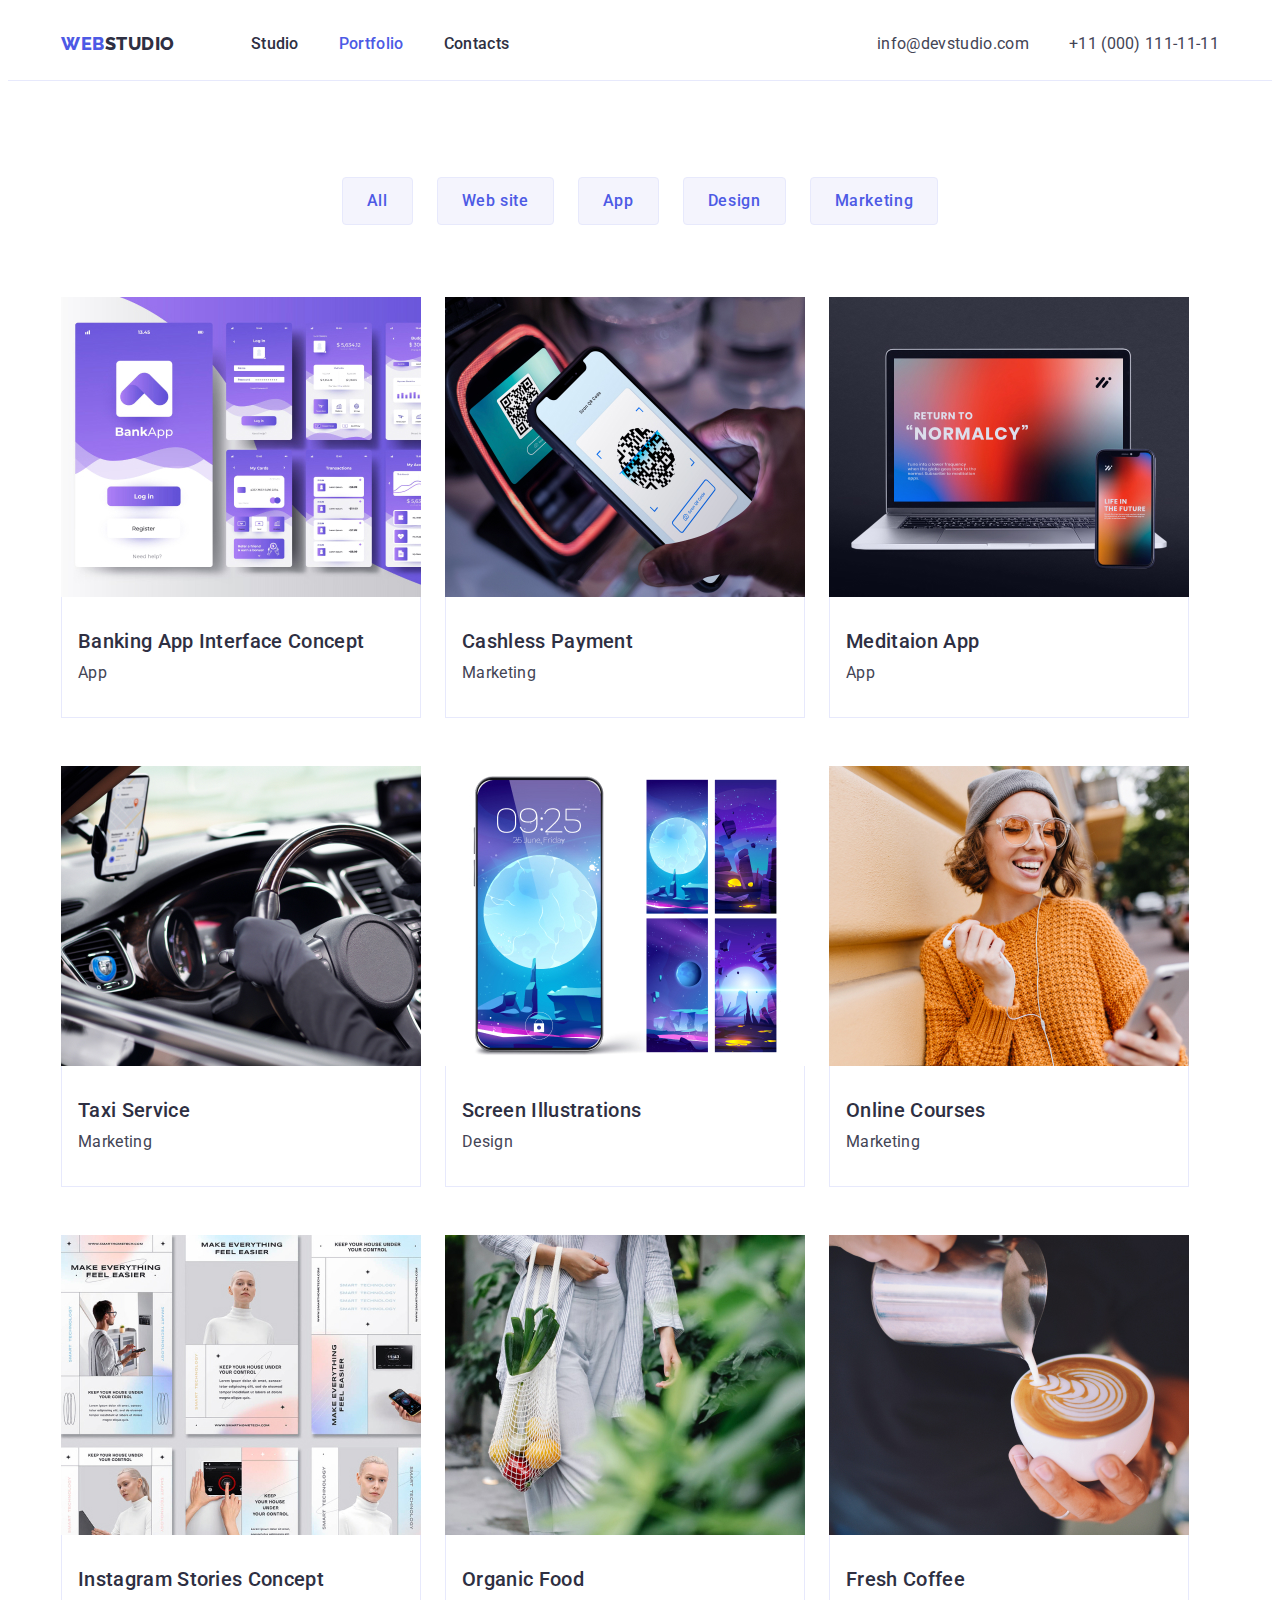
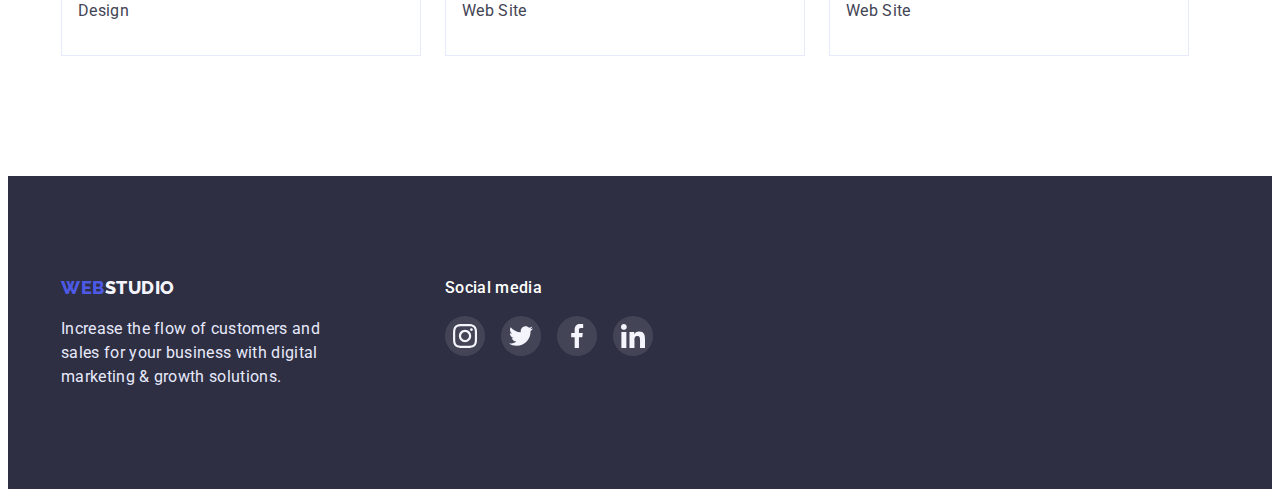
==== portfolio.html @ 0a36d7ab "HW #5" ====
<!DOCTYPE html>
<html lang="en">
  <head>
    <meta charset="UTF-8" />
    <meta http-equiv="X-UA-Compatible" content="IE=edge" />
    <meta name="viewport" content="width=device-width, initial-scale=1.0" />
    <title>Document</title>
    <link rel="preconnect" href="https://fonts.gstatic.com" crossorigin />
    <link
      href="https://fonts.googleapis.com/css2?family=Raleway:wght@800&family=Roboto:wght@400;500;700;900&display=swap"
      rel="stylesheet"
    />
    <link
      rel="stylesheet"
      href="https://cdnjs.cloudflare.com/ajax/libs/modern-normalize/1.1.0/modern-normalize.min.css"
      integrity="sha512-wpPYUAdjBVSE4KJnH1VR1HeZfpl1ub8YT/NKx4PuQ5NmX2tKuGu6U/JRp5y+Y8XG2tV+wKQpNHVUX03MfMFn9Q=="
      crossorigin="anonymous"
      referrerpolicy="no-referrer"
    />
    <link rel="stylesheet" href="./css/styles.css" />
  </head>
  <body>
    <header class="nav-addres">
      <div class="container main-nav">
        <nav class="site-nav">
          <a href="./index.html" class="logofirst"
            >Web<span class="logosecond">Studio</span></a
          >
          <ul class="list site-nav">
            <li class="item">
              <a href="./index.html" class="link">Studio</a>
            </li>
            <li class="item">
              <a href="./portfolio.html" class="link current">Portfolio</a>
            </li>
            <li class="item"><a href="" class="link">Contacts</a></li>
          </ul>
        </nav>
        <address class="contacts">
          <ul class="list">
            <li class="item">
              <a href="mailto:info@devstudio.com" class="email"
                >info@devstudio.com</a
              >
            </li>
            <li class="item">
              <a href="tel:+110001111111" class="tel">+11 (000) 111-11-11</a>
            </li>
          </ul>
        </address>
      </div>
    </header>
    <main>
      <section class="section portfolio">
        <div class="container portfolio">
          <h1 hidden>portfolio</h1>
          <ul class="list buttons">
            <li class="item">
              <button type="button" class="btn-portfolio">All</button>
            </li>
            <li class="item">
              <button type="button" class="btn-portfolio">Web site</button>
            </li>
            <li class="item">
              <button type="button" class="btn-portfolio">App</button>
            </li>
            <li class="item">
              <button type="button" class="btn-portfolio">Design</button>
            </li>
            <li class="item">
              <button type="button" class="btn-portfolio">Marketing</button>
            </li>
          </ul>
          <ul class="list apps">
            <li class="item">
              <a href="" class="list-item">
                <img
                  src="./images/bankingapp.jpg"
                  alt="app"
                  width="360"
                  height="300"
                />
                <div class="discription">
                  <h2 class="title-item">Banking App Interface Concept</h2>
                  <p class="apps-discription">App</p>
                </div>
              </a>
            </li>
            <li class="item">
              <a href="" class="list-item">
                <img
                  src="./images/cashless.jpg"
                  alt="terminal"
                  width="360"
                  height="300"
                />
                <div class="discription">
                  <h2 class="title-item">Cashless Payment</h2>
                  <p class="apps-discription">Marketing</p>
                </div>
              </a>
            </li>
            <li class="item">
              <a href="" class="list-item">
                <img
                  src="./images/meditation.jpg"
                  alt="mac"
                  width="360"
                  height="300"
                />
                <div class="discription">
                  <h2 class="title-item">Meditaion App</h2>
                  <p class="apps-discription">App</p>
                </div>
              </a>
            </li>
            <li class="item">
              <a href="" class="list-item">
                <img
                  src="./images/taxi.jpg"
                  alt="carsteeringwheel"
                  width="360"
                  height="300"
                />
                <div class="discription">
                  <h2 class="title-item">Taxi Service</h2>
                  <p class="apps-discription">Marketing</p>
                </div></a
              >
            </li>
            <li class="item">
              <a href="" class="list-item">
                <img
                  src="./images/illustrator.jpg"
                  alt="moonpicture"
                  width="360"
                  height="300"
                />
                <div class="discription">
                  <h2 class="title-item">Screen Illustrations</h2>
                  <p class="apps-discription">Design</p>
                </div></a
              >
            </li>
            <li class="item">
              <a href="" class="list-item">
                <img
                  src="./images/curses.jpg"
                  alt="girlinglasses"
                  width="360"
                  height="300"
                />
                <div class="discription">
                  <h2 class="title-item">Online Courses</h2>
                  <p class="apps-discription">Marketing</p>
                </div></a
              >
            </li>
            <li class="item">
              <a href="" class="list-item">
                <img
                  src="./images/instdesign.jpg"
                  alt="manypictures"
                  width="360"
                  height="300"
                />
                <div class="discription">
                  <h2 class="title-item">Instagram Stories Concept</h2>
                  <p class="apps-discription">Design</p>
                </div></a
              >
            </li>
            <li class="item">
              <a href="" class="list-item">
                <img
                  src="./images/orgfood.jpg"
                  alt="girls with wegetable"
                  width="360"
                  height="300"
                />
                <div class="discription">
                  <h2 class="title-item">Organic Food</h2>
                  <p class="apps-discription">Web Site</p>
                </div></a
              >
            </li>
            <li class="item">
              <a href="" class="list-item">
                <img
                  src="./images/coffe.jpg"
                  alt="cup with coffee"
                  width="360"
                  height="300"
                />
                <div class="discription">
                  <h2 class="title-item">Fresh Coffee</h2>
                  <p class="apps-discription">Web Site</p>
                </div></a
              >
            </li>
          </ul>
        </div>
      </section>
    </main>
    <footer>
      <div class="container footer">
        <div>
          <div class="footer-logo">
            <a href="./index.html" class="logofirst"
              >Web<span class="logosecond">Studio</span></a
            >
          </div>
          <p class="footer-discription">
            Increase the flow of customers and sales for your business with
            digital marketing & growth solutions.
          </p>
        </div>
        <div class="footer-social">
          <b class="title-social">Social media</b>
          <ul class="social-our list">
            <li class="social-item">
              <a href="http://" class="social-link">
                <svg width="24" height="24">
                  <use href="./images/icons.svg#icon-instagram"></use>
                </svg>
              </a>
            </li>
            <li class="social-item">
              <a href="http://" class="social-link">
                <svg width="24" height="24">
                  <use href="./images/icons.svg#icon-twitter"></use>
                </svg>
              </a>
            </li>
            <li class="social-item">
              <a href="http://" class="social-link">
                <svg width="24" height="24">
                  <use href="./images/icons.svg#icon-facebook"></use>
                </svg>
              </a>
            </li>
            <li class="social-item">
              <a href="http://" class="social-link">
                <svg width="24" height="24">
                  <use href="./images/icons.svg#icon-linkedin"></use>
                </svg>
              </a>
            </li>
          </ul>
        </div>
      </div>
    </footer>
  </body>
</html>
---- css/styles.css ----
/* колір основного тексту #434455 */
/* колір фона #E5E5E5 */
/* вторичний колір фона #F4F4FD */
/* колір заголовка h1 #FFFFFF */
/* колір заголовків #2E2F42 */
/* кольори в webstudio #4D5AE5 #2E2F42 */
/* колір текста футера #E7E9FC */
/* колір кнопки ALL #404BBF */
:root {
    --primery-text-color: #434455;
    --title-text-color: #2E2F42;
    --primery-bg-color: #FFFFFF;
    --active-color: #404BBF;
    --btn-color: #4D5AE5;
    --logo-color: #2E2F42;
    --btn-bacground-color: #F4F4FD;
    --footer-text-color: #E7E9FC;
    --border-color: #8E8F99;
    --footer-hover-color: #31D0AA;
}

body {
    background-color: var(--primery-bg-color);
    color: var(--primery-text-color) ;
    font-family: Roboto, sans-serif;
    letter-spacing: 0.02em;
    font-size: 16px;
    line-height: 1.5;
}
.list {
    list-style: none;
    padding: 0;
    margin: 0;
}

img {
    display: block;
    max-width: 100%;
    height: auto;
}
p {
    margin-top: 0;
    margin-bottom: 0;
}

.logofirst {
    color: var(--btn-color);
    font-family: Raleway, sans-serif;    
    letter-spacing: 0.03em;
    font-weight: 800;
    font-size: 18px;
    line-height: 1.33;
    text-transform: uppercase;
    text-decoration: none;                 
}
.logosecond {
    color: var(--logo-color) ;
}
.container {
    margin-left: auto;
    margin-right: auto;
    width: 1158px;
    padding-right: 15px;
    padding-left: 15px;
    /* padding-bottom: 120px;
    padding-top: 120px; */
    /* outline: 2px solid tomato; */
}
.section {
    padding-bottom: 120px;
    padding-top: 120px;
}

/* site nav */
header {
    border-bottom: 1px solid var(--footer-text-color);
    padding-top: 24px;
    padding-bottom: 24px;
}
.main-nav {
    display: flex;
   justify-content: space-between;
}
.container.main-nav{
    padding-top: 0px;
    padding-bottom: 0px;
}

.site-nav {
    display: flex;
}
.site-nav .list:not(:first-child){
    margin-left: 76px;
}

.site-nav .item:not(:last-child) {
    margin-right: 40px;
}

.site-nav .link {
    color:var(--title-text-color);
    font-weight: 500;
    font-size: 16px;
    line-height: 1.5;
    text-decoration: none;
    padding-top:24px ;
    padding-bottom: 24px;
   }
.site-nav .link.current{
    color: var(--btn-color);
}
.site-nav .link:hover,
.site-nav .link:focus {
    color: var(--active-color);
}

.contacts .list {
    display: flex;
}
.contacts .item + .item {
    margin-left: 40px;
}
.contacts {
    font-style: normal;
}
.email,.tel {
    color: var(--primery-text-color);
    text-decoration: none;
}

.email:hover, 
.email:focus, 
.tel:hover,
.tel:focus {
color: var(--active-color);
}
/* hero */
.hero {
text-align: center;
padding-top: 188px;
padding-bottom: 188px;
background-color: var(--title-text-color);
height: 600px;
background-image: linear-gradient(to right, rgba(46, 47, 66, 0.7), rgba(46, 47, 66, 0.7)),
 url(../images/icons/people-office\ 1.jpg);
max-width: 1440px ;
margin-left: auto;
margin-right: auto;
}
.hero-title {
    width: 494px;
    margin-left: auto;
    margin-right: auto;
    margin-top:0 ;
    margin-bottom: 48px;
    color:var(--primery-bg-color) ;
    font-weight: 700;
    font-size: 56px;
    line-height: 1.07;  
}

.button-index {
    background-color: var(--btn-color);
    color: var(--primery-bg-color);
    font-family: 'Roboto';
    font-style: normal;
    font-weight: 500;
    font-size: 16px;
    line-height: 1.5;
    display: flex;
    align-items: center;
    letter-spacing: 0.04em;
    cursor: pointer;
    display: inline-block;
    width: 169px;
    height: 56px;
    box-shadow: 0px 4px 4px rgba(0, 0, 0, 0.15);
    border-radius: 4px;
    border: none;
}

.button-index:hover,
.button-index:focus {
background-color: var(--active-color);
}
/* sections */
.section-title {
    margin-top: 0;
    margin-bottom: 72px;
    color: var(--title-text-color);
    font-size: 36px;
    line-height: 1.11;   
    text-align: center;
    text-transform: capitalize;
}
/* features */

.feature-list .title,
.team-list .title {
    margin-top: 0;
    margin-bottom: 8px;
color: var(--title-text-color) ;
font-weight: 500;
font-size: 20px;
line-height: 1.2;
}

.feature-list{
    display: flex;
    justify-content: space-between ;
}
.feature-list .item:not(:first-child){
    margin-left: 24px;
}

.features-icons {
    width: 264px;
    height: 112px;
    background-color: var(--btn-bacground-color);
    display: flex;
    justify-content: center;
    align-items: center;
    margin-bottom: 8px;
}

/* what doing */
.what-list{
    display: flex;
    justify-content: space-between;
}
.section.doing {
    padding-top: 0px;
}

/* team */
.section.team{
    background-color: var(--btn-bacground-color);
}
.team-list {
    display: flex;
    justify-content: space-between;
}
.team-list .item{
    box-shadow: 0px 1px 6px rgba(46, 47, 66, 0.08), 0px 1px 1px rgba(46, 47, 66, 0.16), 0px 2px 1px rgba(46, 47, 66, 0.08);
    border-radius: 0px 0px 4px 4px;
}
.card-content{
    text-align: center;
    padding-bottom: 32px;
    
}
.team-position{
    color: var(--primery-text-color);
    margin-bottom: 8px;
}
.social-list {
    display: flex;
    justify-content: center;
}
.social-list .social-link{
    width: 40px;
    height: 40px;
    display: flex;
    justify-content: center;
    align-items: center;
    background-color: var(--btn-color);
    border-radius: 50%;
    border: none;
}
.social-list.list .social-item:not(:first-child) {
    margin-left: 24px;
}
.social-list .social-link:hover,
.social-list .social-link:focus {
    background-color: var(--active-color);
}
.social-link svg{
    display: block;
}
/* clients */
.container.clients .list{
    display:flex ;
}

.container.clients .client-link{
    width: 168px;
        height: 88px;
        border: 1px solid var(--border-color);
        border-radius: 4px;
}

.container.clients .list-item:not(:first-child){
    margin-left: 24px;
}

.container.clients .client-link{
    display: flex;
    justify-content: center;
    align-items: center;
}


.client-icon {
    fill: var(--border-color);
}

.client-link:hover .client-icon{
    fill: var(--active-color);
  }
.container.clients .client-link:hover{
    border-color: var(--active-color);
}
/* footer */
footer {
    padding-top: 100px;
    padding-bottom: 100px;
    background-color: var(--title-text-color);
}
.container.footer {
    padding-top: 0px;
    padding-bottom: 0px;
    display: flex;
  }
.footer-logo {
    margin-bottom: 16px;
}
.footer-logo .logosecond{
color: var(--btn-bacground-color);
}
.footer-discription{
    max-width: 264px;
    color:var(--footer-text-color);
}
.footer-social .title-social {
    font-weight: 500;
    color: #FFFFFF;
    margin-top: 0px;
    margin-bottom: 16px;
    display: block;
}
.footer-social {
    width: 208px;
    height: 80px;
    margin-left: 120px;
}
.social-our {
    display: flex;
}
.social-our .social-link{
    width: 40px;
        height: 40px;
        display: flex;
        justify-content: center;
        align-items: center;
        background-color: rgba(255, 255, 255, 0.1);;
        border-radius: 50%;
        border: none;
}
.social-our .social-item {
    display: block;
}

.social-our .social-link:hover,
.social-our .social-link:focus {
    background-color: var(--footer-hover-color);
}
.social-our .social-item:not(:first-child){
    margin-left: 16px;
}
/* portfolio  */

.btn-portfolio {
    background-color: var(--btn-bacground-color);
    color: var(--btn-color);
    font-family: 'Roboto';
    font-style: normal;
    font-weight: 500;
    font-size: 16px;
    line-height: 1.5;
    display: flex;
    align-items: center;
    text-align: center;
    letter-spacing: 0.04em;
    cursor: pointer;
    height: 48px;
    border: 1px solid var(--footer-text-color);
    border-radius: 4px;
    padding: 12px 24px;
}

.btn-portfolio:focus,
.btn-portfolio:hover {
    background-color: var(--active-color);
    color: var(--primery-bg-color);
    box-shadow: 0px 3px 1px rgba(0, 0, 0, 0.1), 0px 2px 1px rgba(0, 0, 0, 0.08), 0px 2px 2px rgba(0, 0, 0, 0.12);
    border-color: var(--active-color);
}

.section.portfolio {
    padding-top: 96px;
}

.title-item {
    font-weight: 500;
    font-size: 20px;
    line-height: 1.2;
}

.section .list-item {
    color: var(--title-text-color);
    text-decoration: none;
}

.list.buttons{
    display: flex;
    justify-content: center;  
    margin-bottom: 72px;
}
.list.buttons .item + .item{
    margin-left: 24px;
}
.list.apps {
    display: flex;
    flex-wrap:wrap ;
}
.list.apps .item{
    display: block;
    width: 360px;
    margin-right: 24px;
    margin-bottom: 48px;
  }
  

.list.apps .item:nth-child(3n){
    margin-right: 0px;
}
.list.apps .item.item:nth-last-child(-n+3){
    margin-bottom: 0px;
}
.list.apps .discription {
    border-left:1px solid var(--footer-text-color) ;
    border-right:1px solid var(--footer-text-color) ;
    border-bottom:1px solid var(--footer-text-color) ;
    padding: 32px 16px;
 }
 .list.apps .list-item {
    display: block;
 }
.list.apps .list-item:hover,
.list.apps .list-item:focus {
    box-shadow: 0px 4px 4px rgba(0, 0, 0, 0.25);
}
.apps .title-item {
    margin-top: 0px;
    margin-bottom: 8px;
}
.apps-discription{
    color: var(--primery-text-color);
}
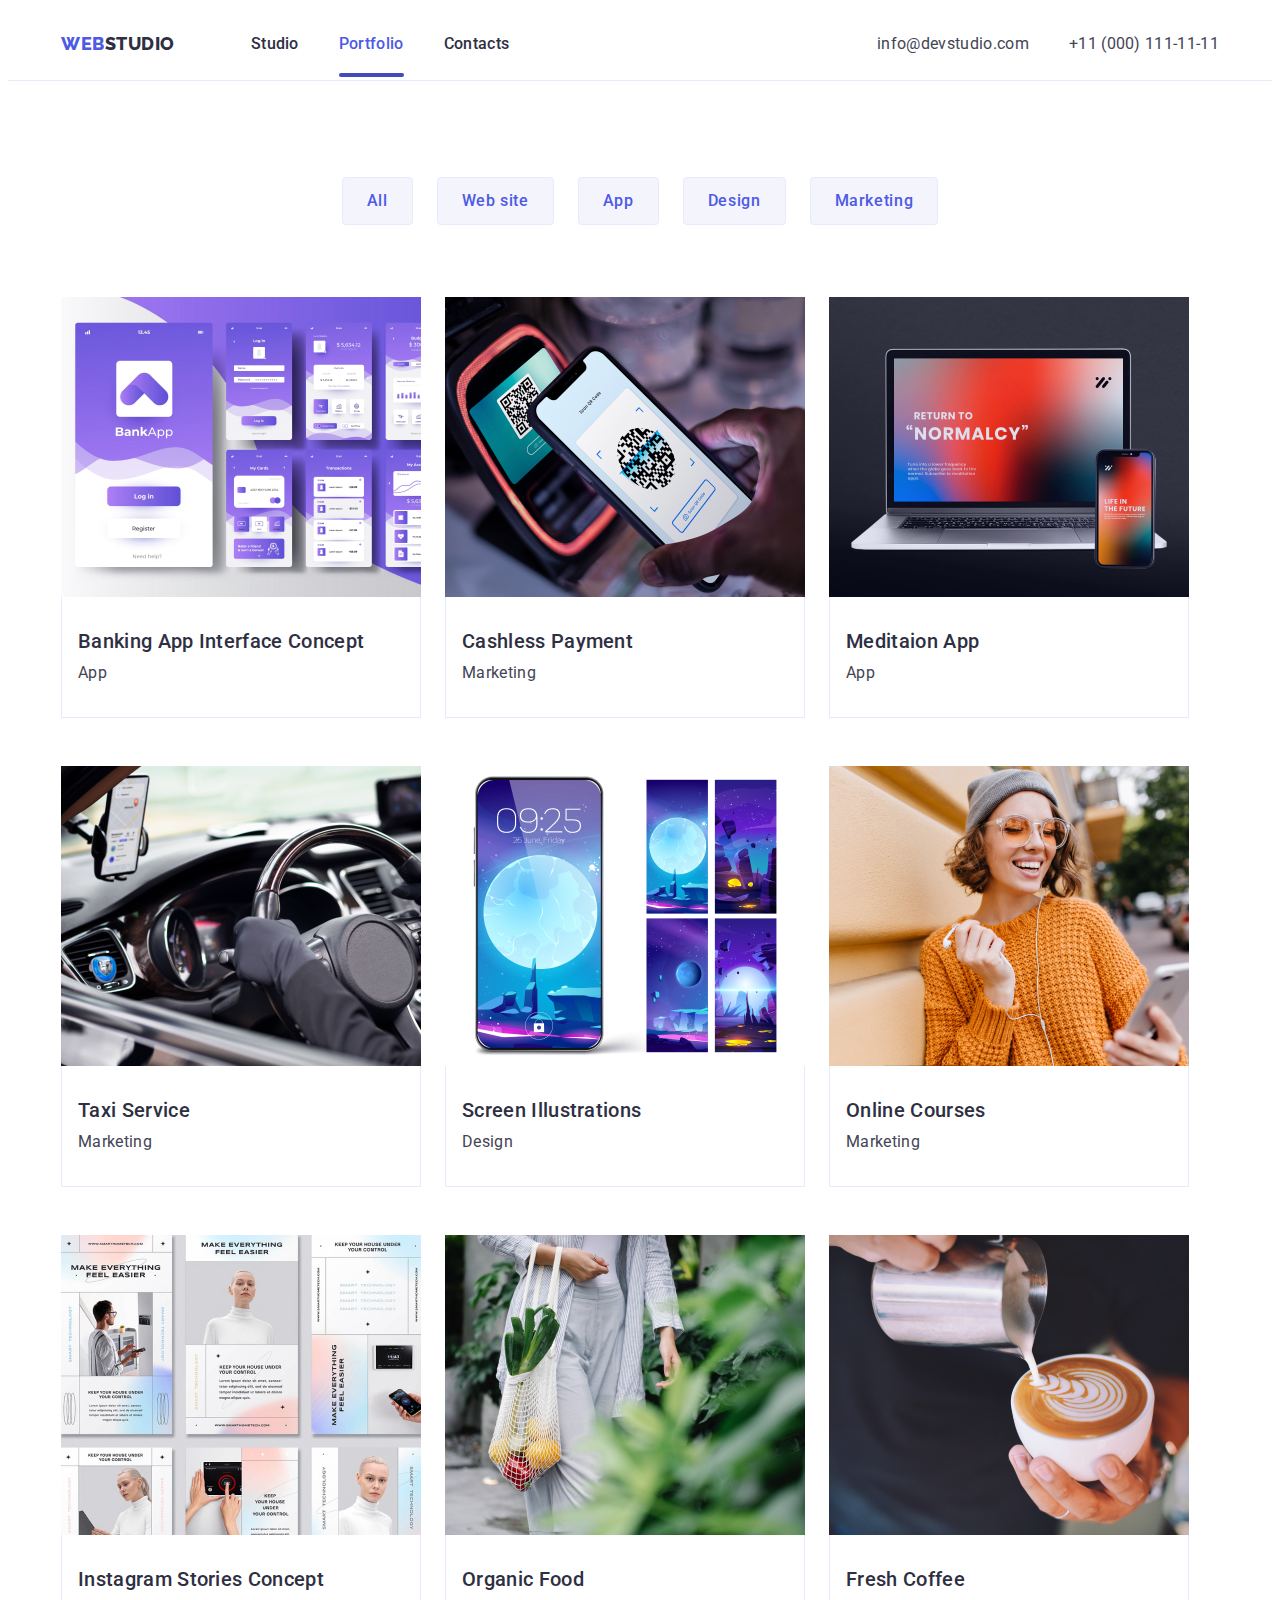
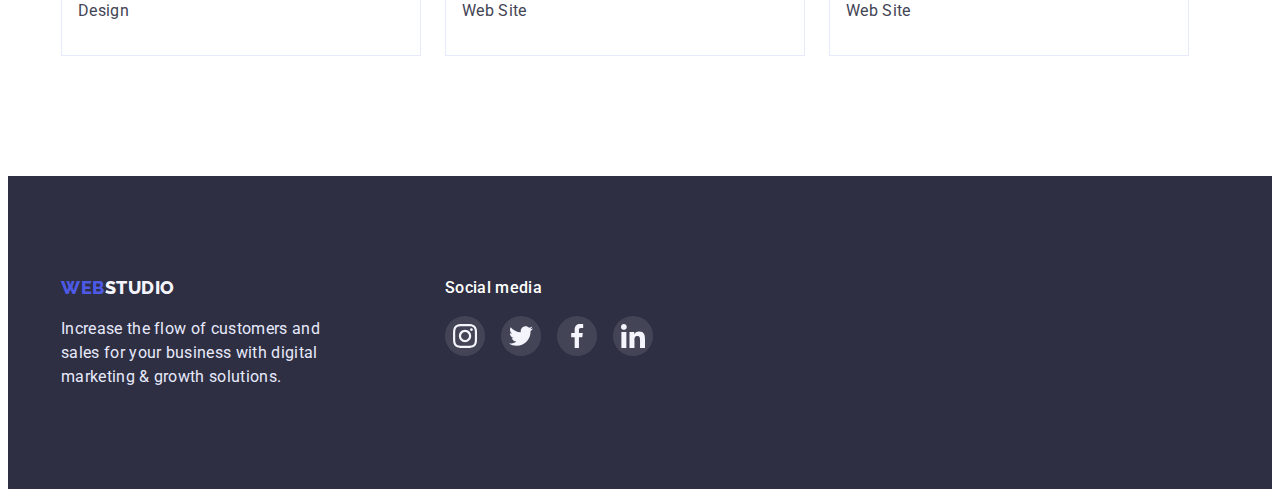
==== commit 57f3badc: "дз №5" ====
--- a/portfolio.html
+++ b/portfolio.html
@@ -74,12 +74,21 @@
           <ul class="list apps">
             <li class="item">
               <a href="" class="list-item">
-                <img
-                  src="./images/bankingapp.jpg"
-                  alt="app"
-                  width="360"
-                  height="300"
-                />
+                <div class="product-card">
+                  <img
+                    src="./images/bankingapp.jpg"
+                    alt="app"
+                    width="360"
+                    height="300"
+                  />
+                  <div class="discritpion-product-card-thumb">
+                    <p class="discritpion-product-card">
+                      14 Stylish and User-Friendly App Design Concepts · Task
+                      Manager App · Calorie Tracker App · Exotic Fruit Ecommerce
+                      App · Cloud Storage App
+                    </p>
+                  </div>
+                </div>
                 <div class="discription">
                   <h2 class="title-item">Banking App Interface Concept</h2>
                   <p class="apps-discription">App</p>
@@ -88,12 +97,21 @@
             </li>
             <li class="item">
               <a href="" class="list-item">
-                <img
-                  src="./images/cashless.jpg"
-                  alt="terminal"
-                  width="360"
-                  height="300"
-                />
+                <div class="product-card">
+                  <img
+                    src="./images/cashless.jpg"
+                    alt="terminal"
+                    width="360"
+                    height="300"
+                  />
+                  <div class="discritpion-product-card-thumb">
+                    <p class="discritpion-product-card">
+                      14 Stylish and User-Friendly App Design Concepts · Task
+                      Manager App · Calorie Tracker App · Exotic Fruit Ecommerce
+                      App · Cloud Storage App
+                    </p>
+                  </div>
+                </div>
                 <div class="discription">
                   <h2 class="title-item">Cashless Payment</h2>
                   <p class="apps-discription">Marketing</p>
@@ -102,12 +120,21 @@
             </li>
             <li class="item">
               <a href="" class="list-item">
-                <img
-                  src="./images/meditation.jpg"
-                  alt="mac"
-                  width="360"
-                  height="300"
-                />
+                <div class="product-card">
+                  <img
+                    src="./images/meditation.jpg"
+                    alt="mac"
+                    width="360"
+                    height="300"
+                  />
+                  <div class="discritpion-product-card-thumb">
+                    <p class="discritpion-product-card">
+                      14 Stylish and User-Friendly App Design Concepts · Task
+                      Manager App · Calorie Tracker App · Exotic Fruit Ecommerce
+                      App · Cloud Storage App
+                    </p>
+                  </div>
+                </div>
                 <div class="discription">
                   <h2 class="title-item">Meditaion App</h2>
                   <p class="apps-discription">App</p>
@@ -116,12 +143,21 @@
             </li>
             <li class="item">
               <a href="" class="list-item">
-                <img
-                  src="./images/taxi.jpg"
-                  alt="carsteeringwheel"
-                  width="360"
-                  height="300"
-                />
+                <div class="product-card">
+                  <img
+                    src="./images/taxi.jpg"
+                    alt="carsteeringwheel"
+                    width="360"
+                    height="300"
+                  />
+                  <div class="discritpion-product-card-thumb">
+                    <p class="discritpion-product-card">
+                      14 Stylish and User-Friendly App Design Concepts · Task
+                      Manager App · Calorie Tracker App · Exotic Fruit Ecommerce
+                      App · Cloud Storage App
+                    </p>
+                  </div>
+                </div>
                 <div class="discription">
                   <h2 class="title-item">Taxi Service</h2>
                   <p class="apps-discription">Marketing</p>
@@ -130,12 +166,21 @@
             </li>
             <li class="item">
               <a href="" class="list-item">
-                <img
-                  src="./images/illustrator.jpg"
-                  alt="moonpicture"
-                  width="360"
-                  height="300"
-                />
+                <div class="product-card">
+                  <img
+                    src="./images/illustrator.jpg"
+                    alt="moonpicture"
+                    width="360"
+                    height="300"
+                  />
+                  <div class="discritpion-product-card-thumb">
+                    <p class="discritpion-product-card">
+                      14 Stylish and User-Friendly App Design Concepts · Task
+                      Manager App · Calorie Tracker App · Exotic Fruit Ecommerce
+                      App · Cloud Storage App
+                    </p>
+                  </div>
+                </div>
                 <div class="discription">
                   <h2 class="title-item">Screen Illustrations</h2>
                   <p class="apps-discription">Design</p>
@@ -144,12 +189,21 @@
             </li>
             <li class="item">
               <a href="" class="list-item">
-                <img
-                  src="./images/curses.jpg"
-                  alt="girlinglasses"
-                  width="360"
-                  height="300"
-                />
+                <div class="product-card">
+                  <img
+                    src="./images/curses.jpg"
+                    alt="girlinglasses"
+                    width="360"
+                    height="300"
+                  />
+                  <div class="discritpion-product-card-thumb">
+                    <p class="discritpion-product-card">
+                      14 Stylish and User-Friendly App Design Concepts · Task
+                      Manager App · Calorie Tracker App · Exotic Fruit Ecommerce
+                      App · Cloud Storage App
+                    </p>
+                  </div>
+                </div>
                 <div class="discription">
                   <h2 class="title-item">Online Courses</h2>
                   <p class="apps-discription">Marketing</p>
@@ -158,12 +212,21 @@
             </li>
             <li class="item">
               <a href="" class="list-item">
-                <img
-                  src="./images/instdesign.jpg"
-                  alt="manypictures"
-                  width="360"
-                  height="300"
-                />
+                <div class="product-card">
+                  <img
+                    src="./images/instdesign.jpg"
+                    alt="manypictures"
+                    width="360"
+                    height="300"
+                  />
+                  <div class="discritpion-product-card-thumb">
+                    <p class="discritpion-product-card">
+                      14 Stylish and User-Friendly App Design Concepts · Task
+                      Manager App · Calorie Tracker App · Exotic Fruit Ecommerce
+                      App · Cloud Storage App
+                    </p>
+                  </div>
+                </div>
                 <div class="discription">
                   <h2 class="title-item">Instagram Stories Concept</h2>
                   <p class="apps-discription">Design</p>
@@ -172,12 +235,21 @@
             </li>
             <li class="item">
               <a href="" class="list-item">
-                <img
-                  src="./images/orgfood.jpg"
-                  alt="girls with wegetable"
-                  width="360"
-                  height="300"
-                />
+                <div class="product-card">
+                  <img
+                    src="./images/orgfood.jpg"
+                    alt="girls with wegetable"
+                    width="360"
+                    height="300"
+                  />
+                  <div class="discritpion-product-card-thumb">
+                    <p class="discritpion-product-card">
+                      14 Stylish and User-Friendly App Design Concepts · Task
+                      Manager App · Calorie Tracker App · Exotic Fruit Ecommerce
+                      App · Cloud Storage App
+                    </p>
+                  </div>
+                </div>
                 <div class="discription">
                   <h2 class="title-item">Organic Food</h2>
                   <p class="apps-discription">Web Site</p>
@@ -186,12 +258,21 @@
             </li>
             <li class="item">
               <a href="" class="list-item">
-                <img
-                  src="./images/coffe.jpg"
-                  alt="cup with coffee"
-                  width="360"
-                  height="300"
-                />
+                <div class="product-card">
+                  <img
+                    src="./images/coffe.jpg"
+                    alt="cup with coffee"
+                    width="360"
+                    height="300"
+                  />
+                  <div class="discritpion-product-card-thumb">
+                    <p class="discritpion-product-card">
+                      14 Stylish and User-Friendly App Design Concepts · Task
+                      Manager App · Calorie Tracker App · Exotic Fruit Ecommerce
+                      App · Cloud Storage App
+                    </p>
+                  </div>
+                </div>
                 <div class="discription">
                   <h2 class="title-item">Fresh Coffee</h2>
                   <p class="apps-discription">Web Site</p>
--- a/css/styles.css
+++ b/css/styles.css
@@ -17,6 +17,8 @@
     --footer-text-color: #E7E9FC;
     --border-color: #8E8F99;
     --footer-hover-color: #31D0AA;
+    --modal-window-color: #FCFCFC;
+    --cubic: cubic-bezier(0.4, 0, 0.2, 1);
 }
 
 body {
@@ -62,9 +64,6 @@
     width: 1158px;
     padding-right: 15px;
     padding-left: 15px;
-    /* padding-bottom: 120px;
-    padding-top: 120px; */
-    /* outline: 2px solid tomato; */
 }
 .section {
     padding-bottom: 120px;
@@ -98,6 +97,7 @@
 }
 
 .site-nav .link {
+    position: relative;
     color:var(--title-text-color);
     font-weight: 500;
     font-size: 16px;
@@ -105,10 +105,23 @@
     text-decoration: none;
     padding-top:24px ;
     padding-bottom: 24px;
+    transition: color 250ms var(--cubic);
    }
 .site-nav .link.current{
     color: var(--btn-color);
 }
+
+.link.current::after{
+    position: absolute;
+    bottom: 0;
+    content: '';
+    width: 100%;
+    height: 4px;
+    background-color: var(--active-color);
+    display: block;
+    border-radius: 2px;    
+    }
+
 .site-nav .link:hover,
 .site-nav .link:focus {
     color: var(--active-color);
@@ -126,6 +139,7 @@
 .email,.tel {
     color: var(--primery-text-color);
     text-decoration: none;
+    transition: color 250ms var(--cubic);
 }
 
 .email:hover, 
@@ -177,12 +191,69 @@
     box-shadow: 0px 4px 4px rgba(0, 0, 0, 0.15);
     border-radius: 4px;
     border: none;
+    transition: background-color 250ms var(--cubic);
 }
 
 .button-index:hover,
 .button-index:focus {
 background-color: var(--active-color);
 }
+.backdrop {
+    position: fixed;
+    top: 0;
+    left: 0;
+    width: 100%;
+    height: 100%;
+    background: rgba(46, 47, 66, 0.4);
+    opacity: 1;
+    transition: opacity 250ms var(--cubic);
+}
+
+.backdrop.is-hidden{
+    opacity: 0;
+    pointer-events: none;
+}
+.backdrop.is-hidden .modal-window {
+transform: translate(-50%, -50%) scale(1.2);
+}
+.modal-window {
+    position: absolute;
+    top: 50%;
+    left: 50%;
+    transform: translate(-50%, -50%) scale(1);
+    width: 408px;
+    height: 576px;
+    background-color:var(--modal-window-color);
+    box-shadow: 0px 1px 1px rgba(0, 0, 0, 0.14), 0px 1px 3px rgba(0, 0, 0, 0.12), 0px 2px 1px rgba(0, 0, 0, 0.2);
+    border-radius: 4px;
+    padding: 24px;   
+    transition: transform 250ms var(--cubic);
+}
+
+.btn-close-modal{
+    display: flex;
+    position: absolute;
+    justify-content: center;
+    align-items: center;
+    top: 0;
+    right: 0;
+    margin-top: 24px;
+    margin-right: 24px;
+    width: 24px;
+    height: 24px;
+    padding: 0;
+    border-radius: 50%;    
+    background-color: var(--footer-text-color);
+    border: 1px solid rgba(0, 0, 0, 0.1);
+}
+.btn-close-modal:hover,
+.btn-close-modal:focus{
+    cursor: pointer;
+}
+/* .svg-button {
+    border: 1px solid rgba(0, 0, 0, 0.1);
+    border-radius: 50%;
+} */
 /* sections */
 .section-title {
     margin-top: 0;
@@ -266,6 +337,7 @@
     background-color: var(--btn-color);
     border-radius: 50%;
     border: none;
+    transition: background-color 250ms var(--cubic);
 }
 .social-list.list .social-item:not(:first-child) {
     margin-left: 24px;
@@ -284,9 +356,10 @@
 
 .container.clients .client-link{
     width: 168px;
-        height: 88px;
-        border: 1px solid var(--border-color);
-        border-radius: 4px;
+    height: 88px;
+    border: 1px solid var(--border-color);
+    border-radius: 4px;
+    transition: fill 2250ms var(--cubic), border-color 250ms var(--cubic);
 }
 
 .container.clients .list-item:not(:first-child){
@@ -302,6 +375,7 @@
 
 .client-icon {
     fill: var(--border-color);
+    transition: fill 250ms var(--cubic);
 }
 
 .client-link:hover .client-icon{
@@ -348,13 +422,14 @@
 }
 .social-our .social-link{
     width: 40px;
-        height: 40px;
-        display: flex;
-        justify-content: center;
-        align-items: center;
-        background-color: rgba(255, 255, 255, 0.1);;
-        border-radius: 50%;
-        border: none;
+    height: 40px;
+    display: flex;
+    justify-content: center;
+    align-items: center;
+    background-color: rgba(255, 255, 255, 0.1);;
+    border-radius: 50%;
+    border: none;
+    transition: background-color 250ms var(--cubic);
 }
 .social-our .social-item {
     display: block;
@@ -386,6 +461,7 @@
     border: 1px solid var(--footer-text-color);
     border-radius: 4px;
     padding: 12px 24px;
+    transition: background-color 250ms var(--cubic), color 250ms var(--cubic), box-shadow 250ms var(--cubic), border-color 250ms  var(--cubic);
 }
 
 .btn-portfolio:focus,
@@ -445,6 +521,7 @@
  }
  .list.apps .list-item {
     display: block;
+    transition: box-shadow 250ms var(--cubic);
  }
 .list.apps .list-item:hover,
 .list.apps .list-item:focus {
@@ -456,4 +533,31 @@
 }
 .apps-discription{
     color: var(--primery-text-color);
+}
+.product-card {
+    position: relative;
+    overflow: hidden;
+}
+
+.discritpion-product-card-thumb{
+    top: 0;
+    left: 0;
+    display: inline-block;
+    position: absolute;
+    width: 100%;
+    height: 100%;
+    color: var(--btn-bacground-color);
+    background-color: var(--btn-color);
+    opacity: 0;
+    padding-top: 40px;
+    padding-left: 32px;
+    padding-right: 32px; 
+    transform: translateY(100%);
+    opacity: 0;
+    transition: transform 250ms var(--cubic), opacity 250ms var(--cubic);
+}
+
+.list-item:hover .discritpion-product-card-thumb{
+    opacity: 1;
+    transform: translateY(0);
 }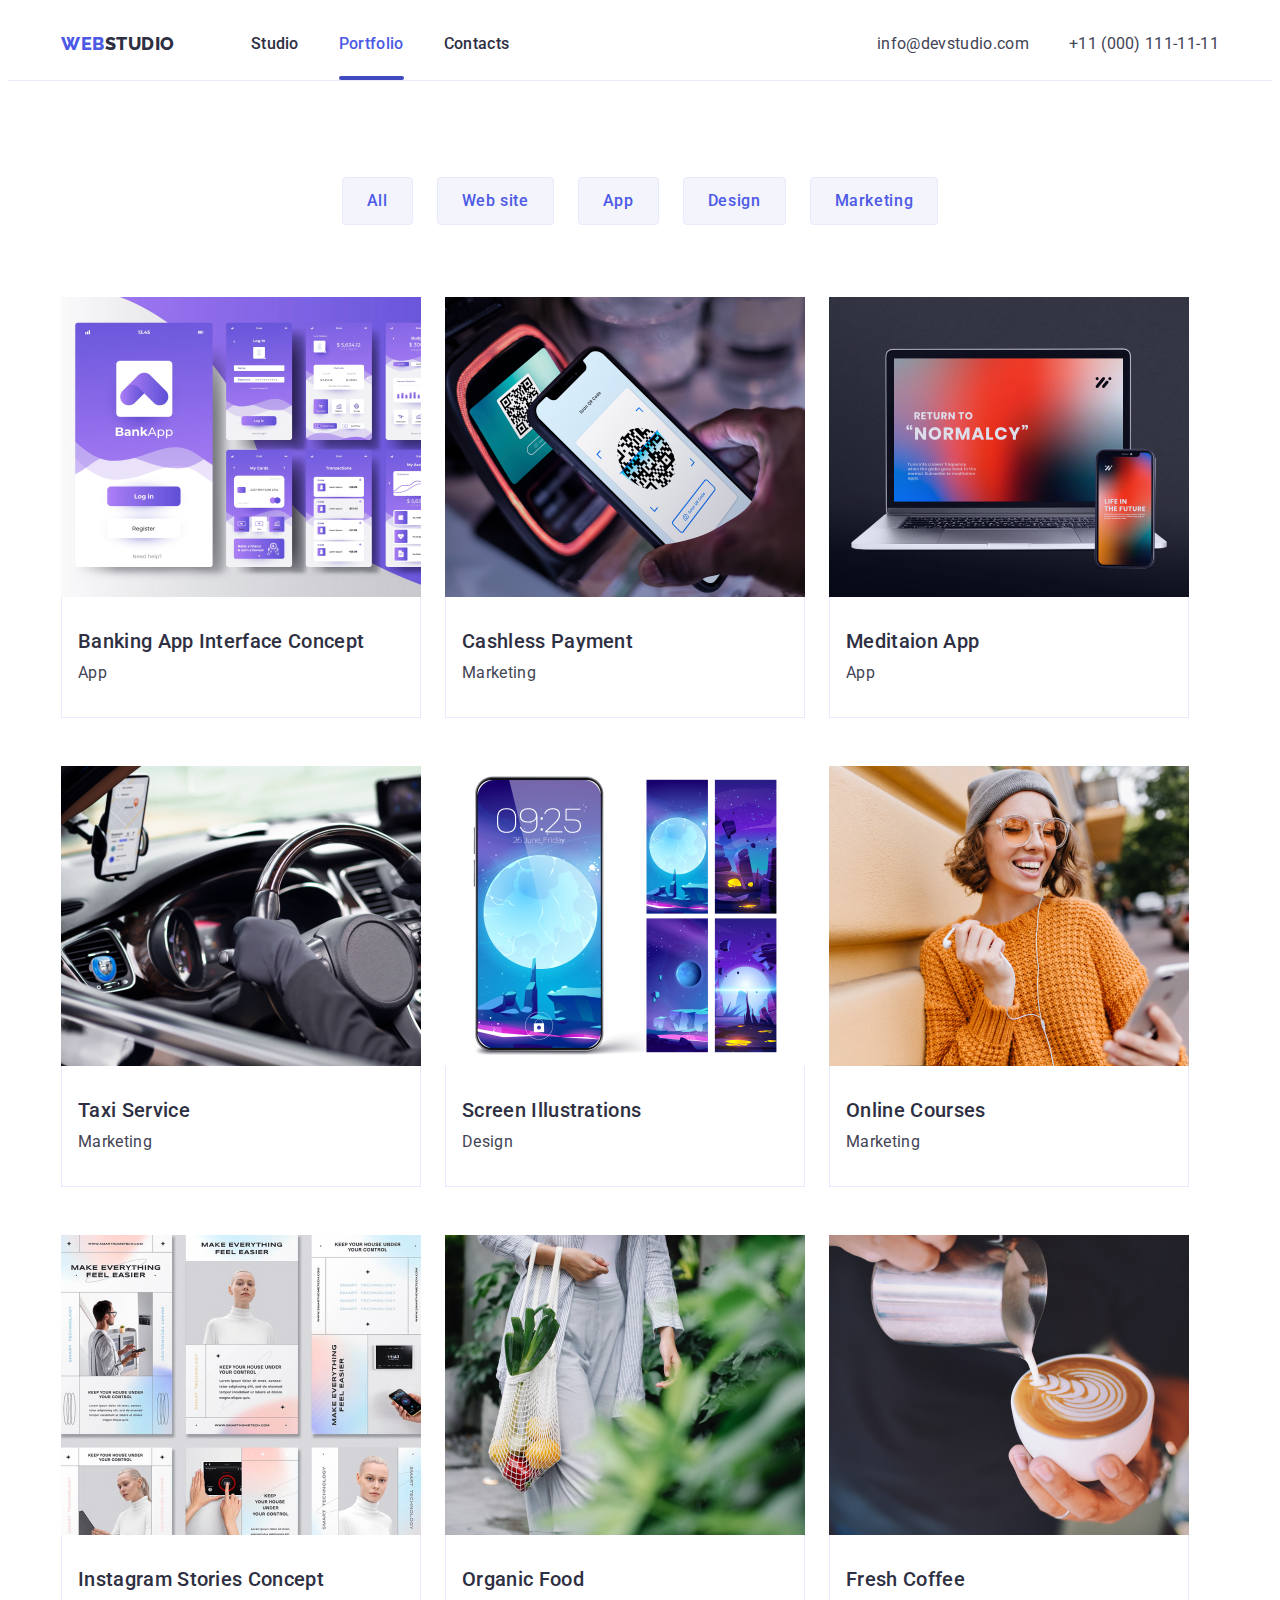
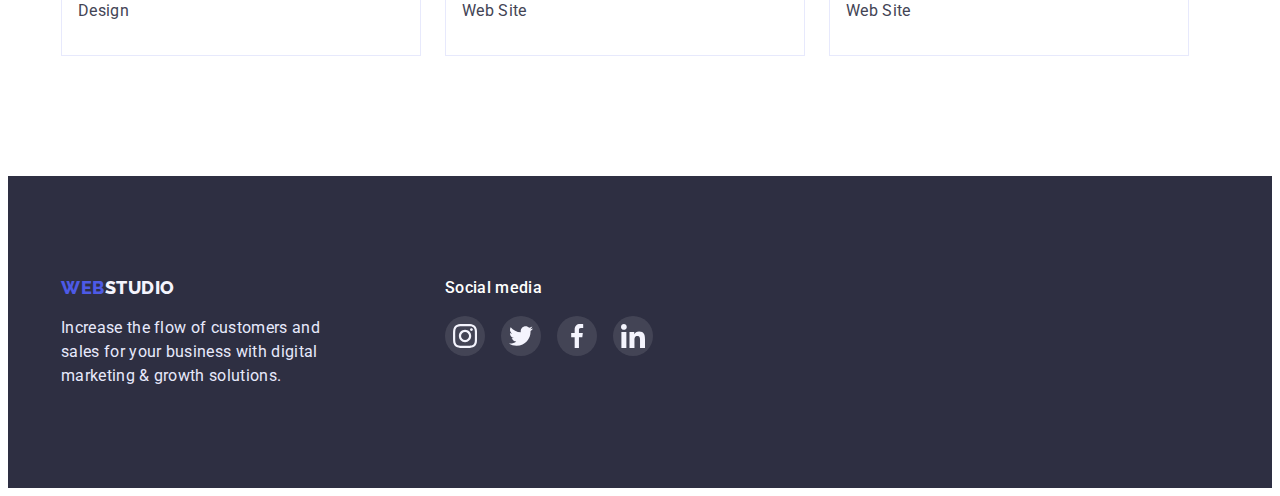
==== commit 0aabf956: "final fix" ====
--- a/portfolio.html
+++ b/portfolio.html
@@ -300,28 +300,28 @@
           <b class="title-social">Social media</b>
           <ul class="social-our list">
             <li class="social-item">
-              <a href="http://" class="social-link">
+              <a href="" class="social-link">
                 <svg width="24" height="24">
                   <use href="./images/icons.svg#icon-instagram"></use>
                 </svg>
               </a>
             </li>
             <li class="social-item">
-              <a href="http://" class="social-link">
+              <a href="" class="social-link">
                 <svg width="24" height="24">
                   <use href="./images/icons.svg#icon-twitter"></use>
                 </svg>
               </a>
             </li>
             <li class="social-item">
-              <a href="http://" class="social-link">
+              <a href="" class="social-link">
                 <svg width="24" height="24">
                   <use href="./images/icons.svg#icon-facebook"></use>
                 </svg>
               </a>
             </li>
             <li class="social-item">
-              <a href="http://" class="social-link">
+              <a href="" class="social-link">
                 <svg width="24" height="24">
                   <use href="./images/icons.svg#icon-linkedin"></use>
                 </svg>
--- a/css/styles.css
+++ b/css/styles.css
@@ -46,6 +46,9 @@
 }
 
 .logofirst {
+    display: block;
+    padding-top: 24px;
+    padding-bottom: 24px;
     color: var(--btn-color);
     font-family: Raleway, sans-serif;    
     letter-spacing: 0.03em;
@@ -73,8 +76,8 @@
 /* site nav */
 header {
     border-bottom: 1px solid var(--footer-text-color);
-    padding-top: 24px;
-    padding-bottom: 24px;
+    /* padding-top: 24px;
+    padding-bottom: 24px; */
 }
 .main-nav {
     display: flex;
@@ -97,6 +100,7 @@
 }
 
 .site-nav .link {
+    display: block;
     position: relative;
     color:var(--title-text-color);
     font-weight: 500;
@@ -137,6 +141,9 @@
     font-style: normal;
 }
 .email,.tel {
+    display: block;
+    padding-top: 24px;
+    padding-bottom: 24px;
     color: var(--primery-text-color);
     text-decoration: none;
     transition: color 250ms var(--cubic);
@@ -318,6 +325,8 @@
 .card-content{
     text-align: center;
     padding-bottom: 32px;
+    padding-top: 32px;
+    background-color: var(--primery-bg-color);
     
 }
 .team-position{
@@ -395,6 +404,10 @@
     padding-bottom: 0px;
     display: flex;
   }
+.container.footer .logofirst {
+    padding-top: 0;
+    padding-bottom: 0;
+}
 .footer-logo {
     margin-bottom: 16px;
 }
